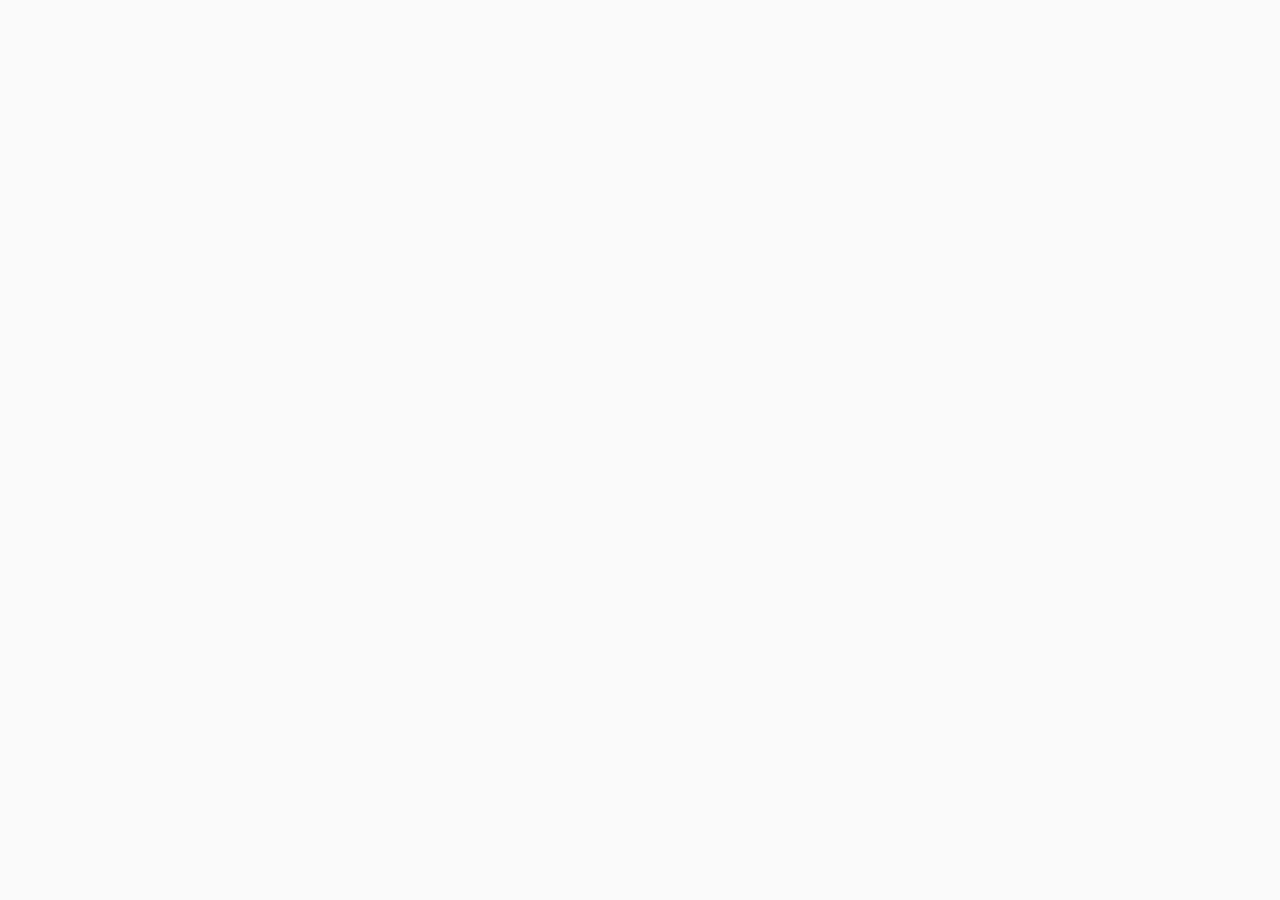
==== index.html @ 3830da25 "Initial Commit" ====
<!DOCTYPE html>
<html lang="en">
<head>
  <meta charset="UTF-8">
  <meta http-equiv="X-UA-Compatible" content="IE=edge">
  <meta name="viewport" content="width=device-width, initial-scale=1.0">
  <title>Countries</title>

  <!-- Stylesheets -->
  <link rel="stylesheet" href="css/normalize.css">
  <link rel="stylesheet" href="css/styles.css">
</head>
<body>


  <!-- JS -->
  <script src="js/main.js"></script>
</body>
</html>
---- css/styles.css ----
/* CUSTOM PROPS */
:root {
  --body-bg: #fafafa;
  --element-bg: #fff;
  --text-color: #111517;
}


/* FONTS */
@font-face {
  font-family: "Nunito Sans";
  src: url("../fonts/NunitoSans-SemiBold.woff2") format("woff2"),
    url("../fonts/NunitoSans-SemiBold.woff") format("woff");
  font-weight: 600;
  font-style: normal;
  font-display: swap;
}

@font-face {
  font-family: "Nunito Sans";
  src: url("../fonts/NunitoSans-Regular.woff2") format("woff2"),
    url("../fonts/NunitoSans-Regular.woff") format("woff");
  font-weight: normal;
  font-style: normal;
  font-display: swap;
}

@font-face {
  font-family: "Nunito Sans";
  src: url("../fonts/NunitoSans-Light.woff2") format("woff2"),
    url("../fonts/NunitoSans-Light.woff") format("woff");
  font-weight: 300;
  font-style: normal;
  font-display: swap;
}

@font-face {
  font-family: "Nunito Sans";
  src: url("../fonts/NunitoSans-ExtraBold.woff2") format("woff2"),
    url("../fonts/NunitoSans-ExtraBold.woff") format("woff");
  font-weight: bold;
  font-style: normal;
  font-display: swap;
}


/* GLOBAL */
html {
  box-sizing: border-box;
  height: 100%;
  scroll-behavior: smooth;
}

*,
*::before,
*::after {
  box-sizing: inherit;
}

body {
  display: flex;
  flex-direction: column;
  height: 100%;
  padding: 0;
  margin: 0;
  font-family: "Nunito Sans", "Arial", sans-serif;
  font-size: 14px;
  line-height: 16px;
  background-color: var(--body-bg);
  color: var(--text-color);
}

img {
  max-width: 100%;
  height: auto;
}

a {
  text-decoration: none;
}


/* DARK MODE */
.dark-mode {
  --body-bg: #202c36;
  --element-bg: #2b3844;
  --text-color: #fff;
}


/* CONTAINER */
.container {
  width: 100%;
  max-width: 1320px;
  padding-left: 20px;
  padding-right: 20px;
  margin-left: auto;
  margin-right: auto;
}


/* MAIN-CONTENT */
.main-content {
  flex-grow: 1;
}
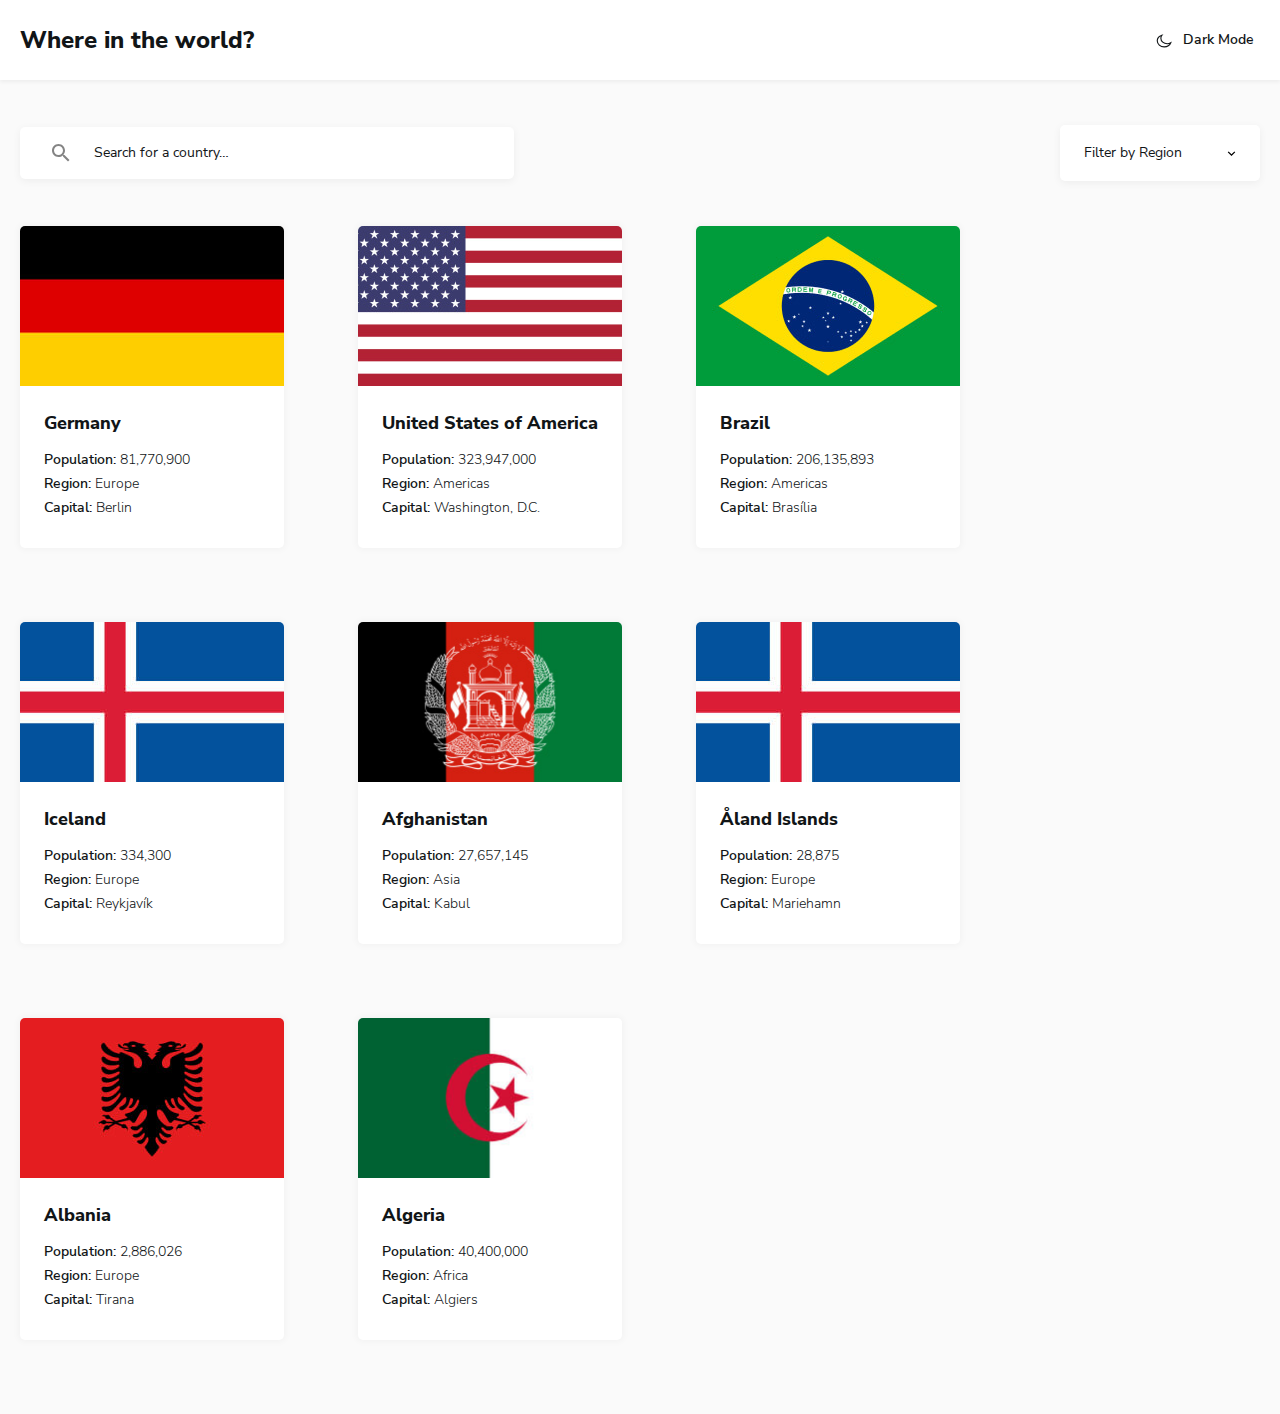
==== commit 5531a1cf: "Add header and countries section" ====
--- a/index.html
+++ b/index.html
@@ -12,8 +12,112 @@
 </head>
 <body>
 
+  <!-- SITE-HEADER -->
+  <header class="site-header">
+    <div class="site-header-container container">
+      <div class="header-text">
+        <h2 class="header-title">Where in the world?</h2>
+      </div>
+      <button class="dark-button light-button" type="button">
+        <img class="header-dark-mode-image" src="img/icon-moon.svg" alt="Moon image" width="18" height="17">
+        <span class="header-dark-mode-text">Dark Mode</span>
+      </button>
+    </div>
+  </header>
+
+  <main class="main-content">
+    <div class="container">
+      <section class="countries">
+        <div class="countries-header">
+          <form action="https://echo.htmlacademy.ru/" method="POST" class="form-group">
+            <div class="search">
+              <input class="search-input" type="search" placeholder="Search for a country…" aria-label="search">
+            </div>
+            <button type="button" class="select">
+              <span class="select-name">Filter by Region</span>
+              <img class="select-image" src="img/icon-to-bottom.svg" alt="Bottom icon" width="9" height="5">
+            </button>
+          </form>
+        </div>
+        <div class="countries-content">
+          <div class="countries-box">
+            <img class="countries-flag-image" src="img/flag-germany.jpg" alt="Germany" width="266" height="160" srcset="img/flag-germany.jpg 1x, img/flag-germany@2x.jpg 2x">
+            <div class="countries-box-texts">
+              <h3 class="countries-box-title">Germany</h3>
+              <p class="countries-box-info">Population: <span class="value">81,770,900</span></p>
+              <p class="countries-box-info">Region: <span class="value">Europe</span></p>
+              <p class="countries-box-info">Capital: <span class="value">Berlin</span></p>
+            </div>
+          </div>
+          <div class="countries-box">
+            <img class="countries-flag-image" src="img/flag-usa.jpg" alt="USA" width="266" height="160" srcset="img/flag-usa.jpg 1x, img/flag-usa@2x.jpg 2x">
+            <div class="countries-box-texts">
+              <h3 class="countries-box-title">United States of America</h3>
+              <p class="countries-box-info">Population: <span class="value">323,947,000</span></p>
+              <p class="countries-box-info">Region: <span class="value">Americas</span></p>
+              <p class="countries-box-info">Capital: <span class="value">Washington, D.C.</span></p>
+            </div>
+          </div>
+          <div class="countries-box">
+            <img class="countries-flag-image" src="img/flag-brazil.jpg" alt="Brazil" width="266" height="160" srcset="img/flag-brazil.jpg 1x, img/flag-brazil@2x.jpg 2x">
+            <div class="countries-box-texts">
+              <h3 class="countries-box-title">Brazil</h3>
+              <p class="countries-box-info">Population: <span class="value">206,135,893</span></p>
+              <p class="countries-box-info">Region: <span class="value">Americas</span></p>
+              <p class="countries-box-info">Capital: <span class="value">Brasília</span></p>
+            </div>
+          </div>
+          <div class="countries-box">
+            <img class="countries-flag-image" src="img/flag-iceland.jpg" alt="Iceland" width="266" height="160" srcset="img/flag-iceland.jpg 1x, img/flag-iceland@2x.jpg 2x">
+            <div class="countries-box-texts">
+              <h3 class="countries-box-title">Iceland</h3>
+              <p class="countries-box-info">Population: <span class="value">334,300</span></p>
+              <p class="countries-box-info">Region: <span class="value">Europe</span></p>
+              <p class="countries-box-info">Capital: <span class="value">Reykjavík</span></p>
+            </div>
+          </div>
+          <div class="countries-box">
+            <img class="countries-flag-image" src="img/flag-ex-afghanistan.jpg" alt="Afghanistan" width="266" height="160" srcset="img/flag-ex-afghanistan.jpg 1x, img/flag-ex-afghanistan@2x.jpg 2x">
+            <div class="countries-box-texts">
+              <h3 class="countries-box-title">Afghanistan</h3>
+              <p class="countries-box-info">Population: <span class="value">27,657,145</span></p>
+              <p class="countries-box-info">Region: <span class="value">Asia</span></p>
+              <p class="countries-box-info">Capital: <span class="value">Kabul</span></p>
+            </div>
+          </div>
+          <div class="countries-box">
+            <img class="countries-flag-image" src="img/flag-iceland.jpg" alt="Åland Islands" width="266" height="160" srcset="img/flag-iceland.jpg 1x, img/flag-iceland@2x.jpg 2x">
+            <div class="countries-box-texts">
+              <h3 class="countries-box-title">Åland Islands</h3>
+              <p class="countries-box-info">Population: <span class="value">28,875</span></p>
+              <p class="countries-box-info">Region: <span class="value">Europe</span></p>
+              <p class="countries-box-info">Capital: <span class="value">Mariehamn</span></p>
+            </div>
+          </div>
+          <div class="countries-box">
+            <img class="countries-flag-image" src="img/flag-albania.jpg" alt="albania" width="266" height="160" srcset="img/flag-albania.jpg 1x, img/flag-albania@2x.jpg 2x">
+            <div class="countries-box-texts">
+              <h3 class="countries-box-title">Albania</h3>
+              <p class="countries-box-info">Population: <span class="value">2,886,026</span></p>
+              <p class="countries-box-info">Region: <span class="value">Europe</span></p>
+              <p class="countries-box-info">Capital: <span class="value">Tirana</span></p>
+            </div>
+          </div>
+          <div class="countries-box">
+            <img class="countries-flag-image" src="img/flag-algeria.jpg" alt="Algeria" width="266" height="160" srcset="img/flag-algeria.jpg 1x, img/flag-algeria@2x.jpg 2x">
+            <div class="countries-box-texts">
+              <h3 class="countries-box-title">Algeria</h3>
+              <p class="countries-box-info">Population: <span class="value">40,400,000</span></p>
+              <p class="countries-box-info">Region: <span class="value">Africa</span></p>
+              <p class="countries-box-info">Capital: <span class="value">Algiers</span></p>
+            </div>
+          </div>
+        </div>
+      </section>
+    </div>
+  </main>
 
   <!-- JS -->
   <script src="js/main.js"></script>
 </body>
-</html>
+</html>--- a/css/styles.css
+++ b/css/styles.css
@@ -102,4 +102,147 @@
 /* MAIN-CONTENT */
 .main-content {
   flex-grow: 1;
-}
+  padding: 45px 0;
+}
+
+/* SITE-HEADER */
+.site-header {
+  padding: 24px 0;
+  background-color: var(--element-bg);
+  box-shadow: 0px 2px 4px rgba(0, 0, 0, 0.0562443);
+}
+
+.site-header-container {
+  display: flex;
+  align-items: center;
+  justify-content: space-between;
+}
+
+.header-title {
+  font-weight: bold;
+  font-size: 24px;
+  line-height: 32px;
+  margin: 0;
+}
+
+.dark-button {
+  background-color: transparent;
+  border: 0;
+  display: flex;
+  align-items: center;
+  cursor: pointer;
+}
+
+.header-dark-mode-image {
+  margin-right: 10px;
+  width: 18px;
+  height: 17px;
+}
+
+.header-dark-mode-text {
+  line-height: 22px;
+  font-weight: 600;
+  color: var(--text-color);
+}
+
+/* COUNTRIES */
+.countries-header {
+  margin-bottom: 45px;
+}
+
+.form-group {
+  display: flex;
+  justify-content: space-between;
+  align-items: center;
+}
+
+.search-input {
+  background-image: url("../img/icon-search.svg");
+  background-repeat: no-repeat;
+  background-size: 18px;
+  background-color: var(--element-bg);
+  box-shadow: 0px 2px 9px rgba(0, 0, 0, 0.0532439);
+  border-radius: 5px;
+  background-position: 32px center;
+  padding: 18px 240px 18px 74px;
+  outline: none;
+  border: none;
+  width: 100%;
+  color: var(--text-color);
+}
+
+.search-input::placeholder {
+  color: var(--text-color);
+}
+
+.select {
+  display: flex;
+  align-items: center;
+  justify-content: space-between;
+  width: 200px;
+  background-color: var(--element-bg);
+  padding: 18px 24px;
+  border: 0;
+  cursor: pointer;
+  border-radius: 5px;
+  box-shadow: 0px 2px 9px rgba(0, 0, 0, 0.0532439);
+}
+
+.select-name {
+  font-weight: 400;
+  line-height: 20px;
+  color: var(--text-color);
+}
+
+.select-image {
+  width: 9px;
+  height: 5px;
+}
+
+.countries-content {
+  display: flex;
+  flex-wrap: wrap;
+  margin-left: -74px;
+  margin-bottom: -74px;
+}
+
+.countries-box {
+  display: flex;
+  flex-direction: column;
+  background-color: var(--element-bg);
+  box-shadow: 0px 0px 7px 2px rgba(0, 0, 0, 0.0294384);
+  border-radius: 5px;
+  width: 264px;
+  margin-left: 74px;
+  margin-bottom: 74px;
+}
+
+.countries-flag-image {
+  width: 264px;
+  height: 160px;
+  object-fit: cover;
+  border-top-left-radius: 5px;
+  border-top-right-radius: 5px;
+}
+
+.countries-box-texts {
+  padding: 24px;
+}
+
+.countries-box-title {
+  margin-top: 0;
+  margin-bottom: 16px;
+  font-size: 18px;
+  line-height: 26px;
+  font-weight: bold;
+}
+
+.countries-box-info {
+  margin-top: 0;
+  margin-bottom: 8px;
+  font-weight: 600;
+}
+
+.value {
+  font-weight: 300;
+}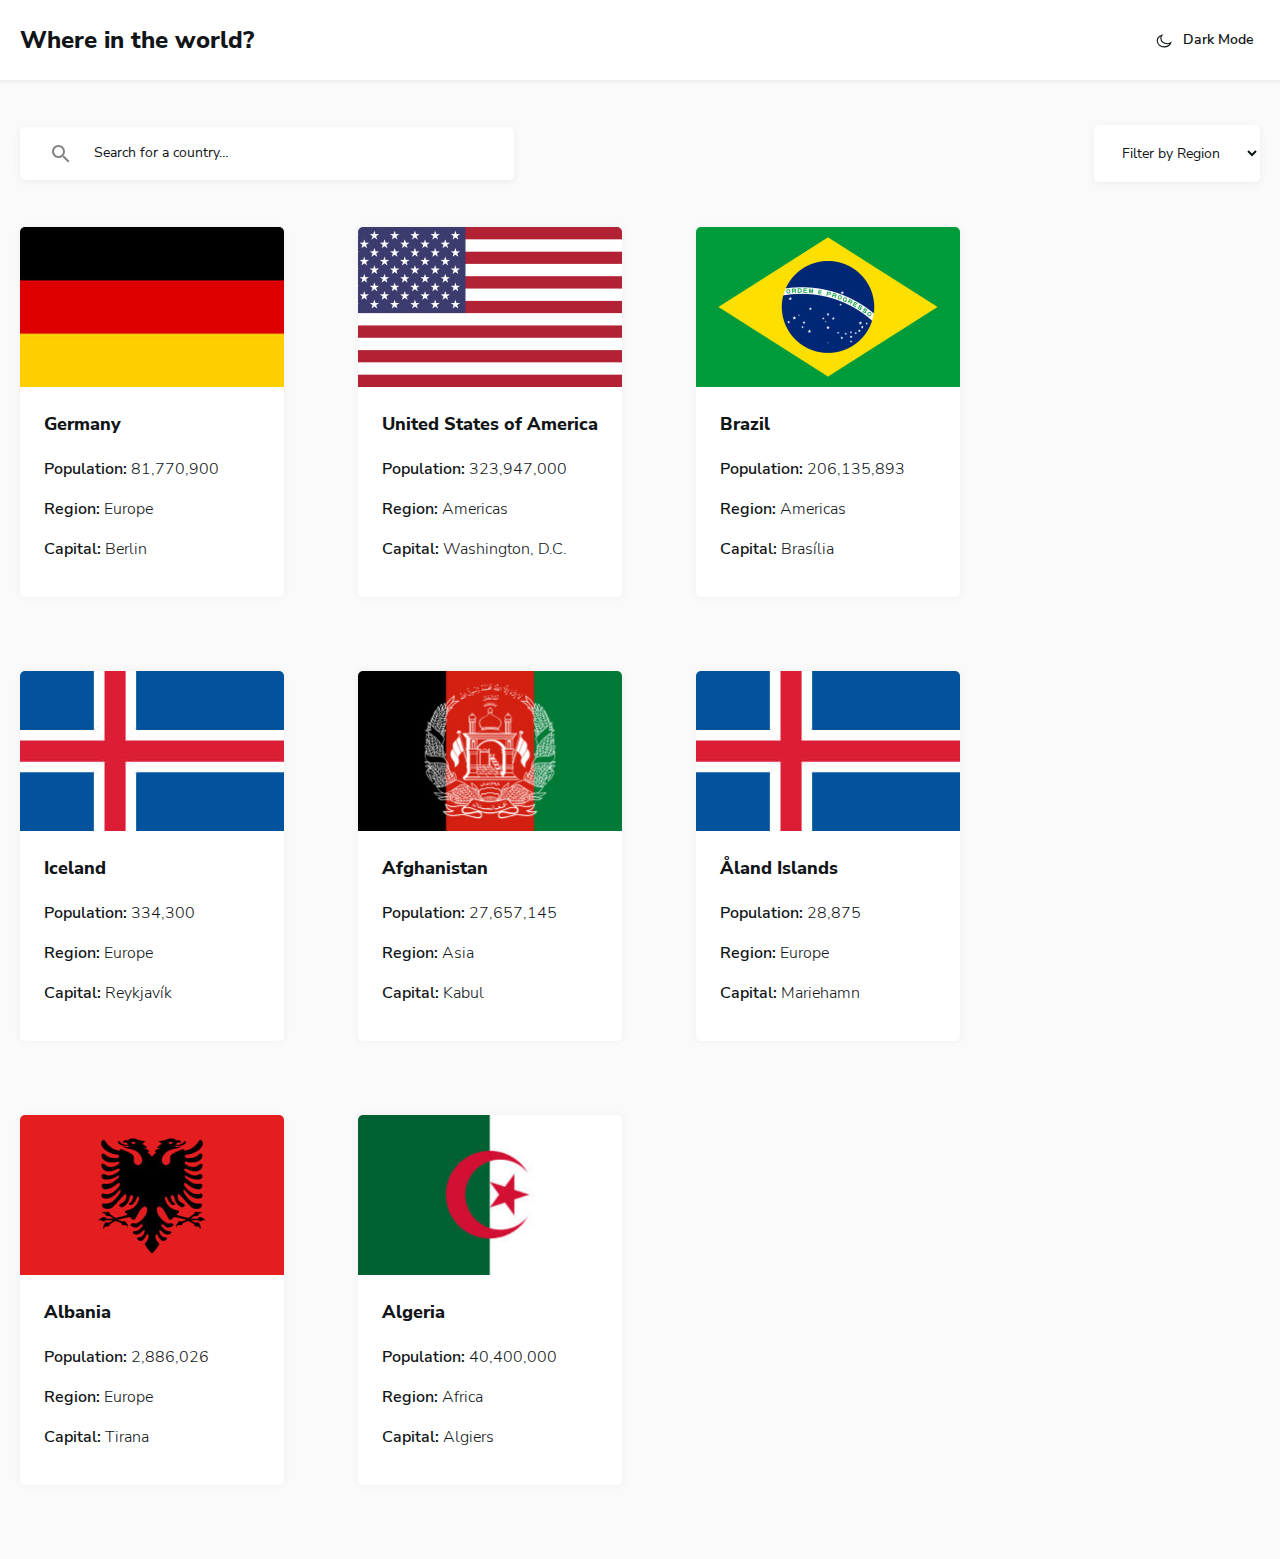
==== commit a6812118: "Add belgium section" ====
--- a/index.html
+++ b/index.html
@@ -33,10 +33,14 @@
             <div class="search">
               <input class="search-input" type="search" placeholder="Search for a country…" aria-label="search">
             </div>
-            <button type="button" class="select">
-              <span class="select-name">Filter by Region</span>
-              <img class="select-image" src="img/icon-to-bottom.svg" alt="Bottom icon" width="9" height="5">
-            </button>
+            <select class="select-button">
+              <option class="select-opt" selected>Filter by Region</option>
+              <option class="select-opt">Africa</option>
+              <option class="select-opt">America</option>
+              <option class="select-opt">Asia</option>
+              <option class="select-opt">Europe</option>
+              <option class="select-opt">Oceania</option>
+            </select>
           </form>
         </div>
         <div class="countries-content">
--- a/css/styles.css
+++ b/css/styles.css
@@ -68,6 +68,7 @@
   line-height: 16px;
   background-color: var(--body-bg);
   color: var(--text-color);
+  transition: all 0.3s ease;
 }
 
 img {
@@ -169,34 +170,27 @@
   border: none;
   width: 100%;
   color: var(--text-color);
+  border: 0;
 }
 
 .search-input::placeholder {
   color: var(--text-color);
 }
 
-.select {
-  display: flex;
-  align-items: center;
-  justify-content: space-between;
-  width: 200px;
-  background-color: var(--element-bg);
+.select-button {
   padding: 18px 24px;
   border: 0;
-  cursor: pointer;
+  box-shadow: 0px 2px 9px rgba(0, 0, 0, 0.0532439);
   border-radius: 5px;
-  box-shadow: 0px 2px 9px rgba(0, 0, 0, 0.0532439);
-}
-
-.select-name {
+  background-color: var(--element-bg);
+  outline: none;
+  color: var(--text-color);
+}
+
+.select-opt {
+  padding: 18px 24px;
   font-weight: 400;
   line-height: 20px;
-  color: var(--text-color);
-}
-
-.select-image {
-  width: 9px;
-  height: 5px;
 }
 
 .countries-content {
@@ -215,14 +209,13 @@
   width: 264px;
   margin-left: 74px;
   margin-bottom: 74px;
+  overflow: hidden;
 }
 
 .countries-flag-image {
   width: 264px;
   height: 160px;
   object-fit: cover;
-  border-top-left-radius: 5px;
-  border-top-right-radius: 5px;
 }
 
 .countries-box-texts {
@@ -245,4 +238,105 @@
 
 .value {
   font-weight: 300;
+}
+
+/* BELGIUM */
+.belgium-main {
+  padding: 80px 0 343px;
+}
+
+.belguim-header {
+  background-color: var(--element-bg);
+  box-shadow: 0px 0px 7px rgba(0, 0, 0, 0.293139);
+  border-radius: 6px;
+  padding: 10px 32px;
+  margin-bottom: 80px;
+  display: inline-flex;
+  align-items: center;
+  color: var(--text-color);
+}
+
+.belguim-back {
+  width: 20px;
+  height: 20px;
+  margin-right: 10px;
+}
+
+.belgium-back-text {
+  line-height: 20px;
+  font-weight: 300;
+}
+
+.belguim-content {
+  display: flex;
+  align-items: center;
+}
+
+.belgium-content-image {
+  box-shadow: 0px 0px 14px 4px rgba(0, 0, 0, 0.0294384);
+  border-radius: 10px;
+  width: 560px;
+  margin-right: 120px;
+  overflow: hidden;
+}
+
+.belgium-content-flag {
+  display: block;
+  width: 560px;
+  height: 400px;
+}
+
+.belgium-content-title {
+  font-size: 32px;
+  line-height: 44px;
+  font-weight: bold;
+  color: var(--text-color);
+  margin-top: 0;
+  margin-bottom: 23px;
+}
+
+.belgium-content-info {
+  margin-bottom: 70px;
+}
+
+.belgium-content-list {
+  display: flex;
+  justify-content: space-between;
+  padding: 0;
+  list-style: none;
+}
+.belgium-box-item:not(:last-child) {
+  margin-right: 140px;
+}
+
+.countries-box-info {
+  line-height: 32px;
+  font-size: 16px;
+}
+
+.countries-box-info {
+  margin-right: 15px;
+}
+
+.border-countries {
+  display: flex;
+  align-items: center;
+}
+
+.border-countries .countries-box-info {
+  margin-bottom: 0;
+}
+
+.border-country-btn {
+  cursor: pointer;
+  padding: 5px 27px;
+  box-shadow: 0px 0px 4px 1px rgba(0, 0, 0, 0.104931);
+  border-radius: 2px;
+  background-color: var(--element-bg);
+  color: var(--text-color);
+  border: 0;
+}
+
+.border-country-btn:not(:last-child) {
+  margin-right: 10px;
 }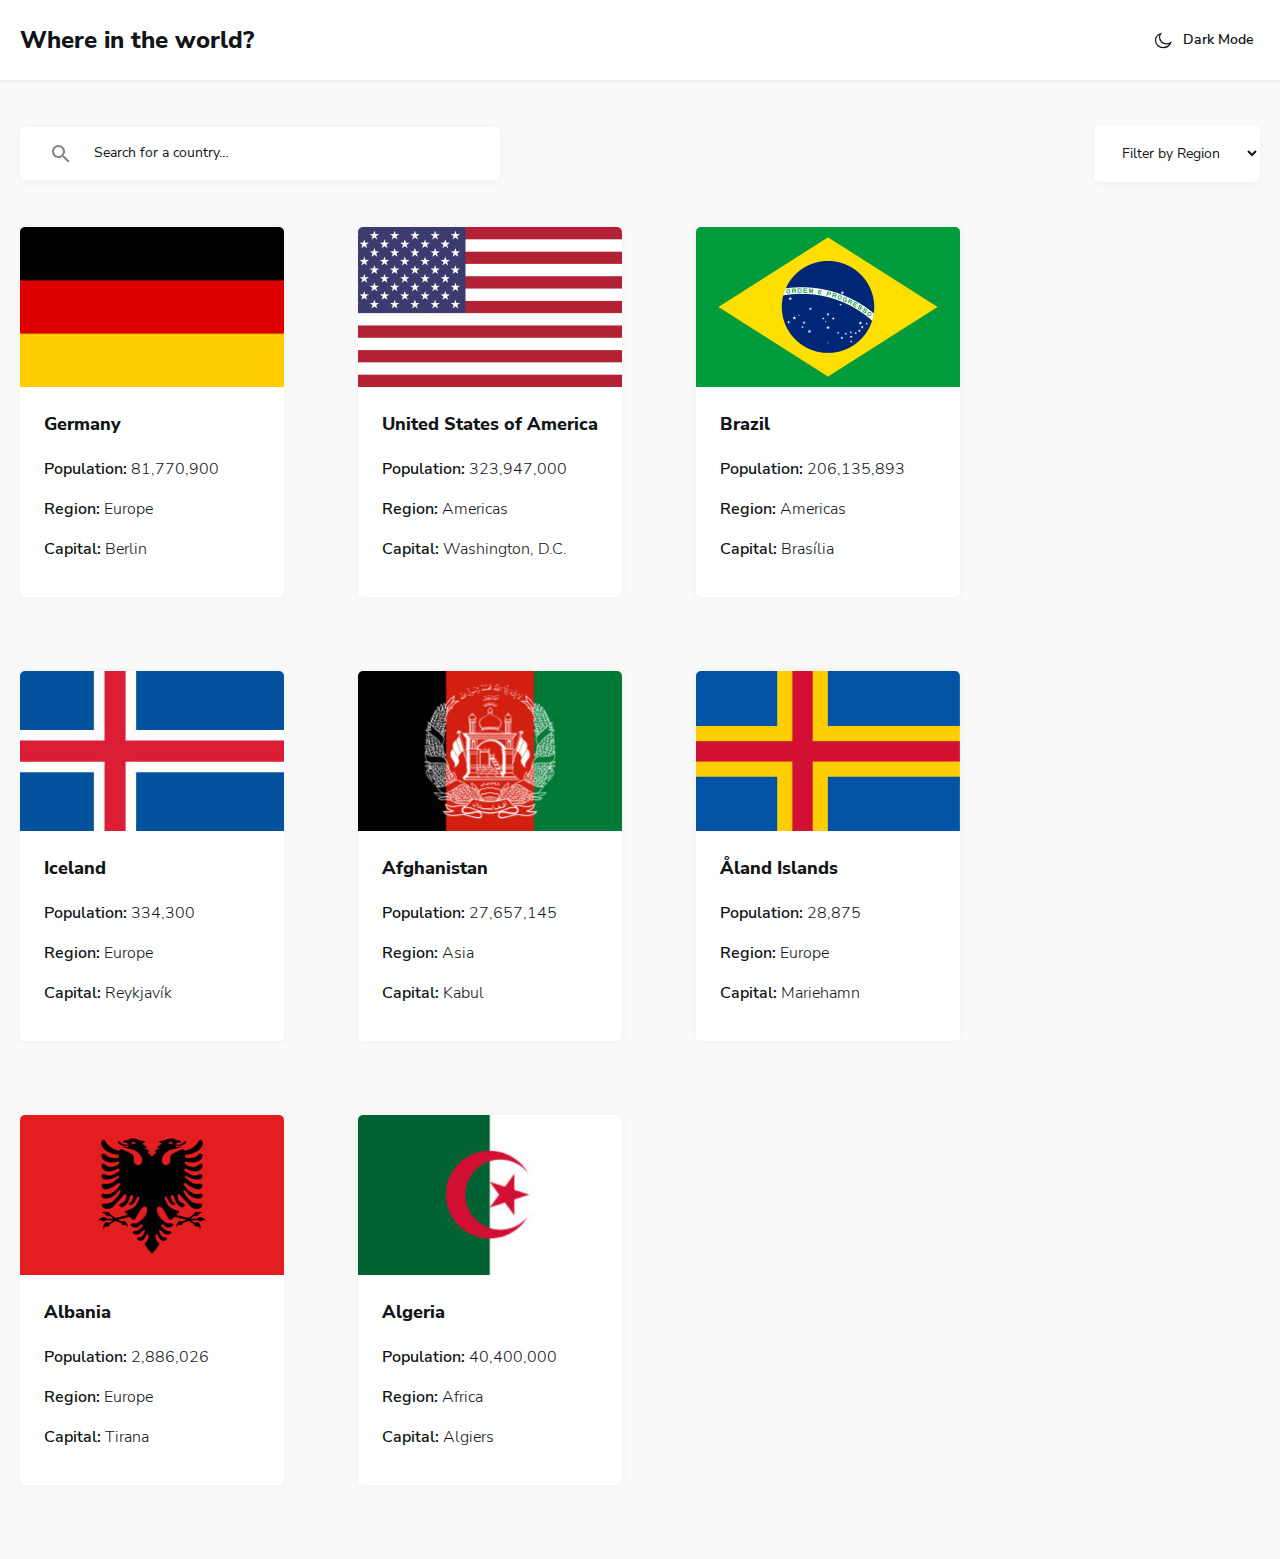
==== commit e114fe3f: "Add countries section" ====
--- a/index.html
+++ b/index.html
@@ -16,10 +16,10 @@
   <header class="site-header">
     <div class="site-header-container container">
       <div class="header-text">
-        <h2 class="header-title">Where in the world?</h2>
+        <a class="header-title" href="index.html">Where in the world?</a>
       </div>
-      <button class="dark-button light-button" type="button">
-        <img class="header-dark-mode-image" src="img/icon-moon.svg" alt="Moon image" width="18" height="17">
+      <button class="dark-button" type="button">
+        <img class="header-dark-mode-image" src="img/icon-moon.svg" alt="Moon image" width="20" height="20">
         <span class="header-dark-mode-text">Dark Mode</span>
       </button>
     </div>
@@ -30,11 +30,9 @@
       <section class="countries">
         <div class="countries-header">
           <form action="https://echo.htmlacademy.ru/" method="POST" class="form-group">
-            <div class="search">
-              <input class="search-input" type="search" placeholder="Search for a country…" aria-label="search">
-            </div>
+            <input class="search-input" type="search" placeholder="Search for a country…" aria-label="search">
             <select class="select-button">
-              <option class="select-opt" selected>Filter by Region</option>
+              <option class="select-opt" selected disabled>Filter by Region</option>
               <option class="select-opt">Africa</option>
               <option class="select-opt">America</option>
               <option class="select-opt">Asia</option>
@@ -47,7 +45,9 @@
           <div class="countries-box">
             <img class="countries-flag-image" src="img/flag-germany.jpg" alt="Germany" width="266" height="160" srcset="img/flag-germany.jpg 1x, img/flag-germany@2x.jpg 2x">
             <div class="countries-box-texts">
-              <h3 class="countries-box-title">Germany</h3>
+              <h3 class="countries-box-title">
+                <a class="countries-box-title-link" href="germany.html">Germany</a>
+              </h3>
               <p class="countries-box-info">Population: <span class="value">81,770,900</span></p>
               <p class="countries-box-info">Region: <span class="value">Europe</span></p>
               <p class="countries-box-info">Capital: <span class="value">Berlin</span></p>
@@ -56,7 +56,9 @@
           <div class="countries-box">
             <img class="countries-flag-image" src="img/flag-usa.jpg" alt="USA" width="266" height="160" srcset="img/flag-usa.jpg 1x, img/flag-usa@2x.jpg 2x">
             <div class="countries-box-texts">
-              <h3 class="countries-box-title">United States of America</h3>
+              <h3 class="countries-box-title">
+                <a class="countries-box-title-link" href="usa.html">United States of America</a>
+              </h3>
               <p class="countries-box-info">Population: <span class="value">323,947,000</span></p>
               <p class="countries-box-info">Region: <span class="value">Americas</span></p>
               <p class="countries-box-info">Capital: <span class="value">Washington, D.C.</span></p>
@@ -65,7 +67,9 @@
           <div class="countries-box">
             <img class="countries-flag-image" src="img/flag-brazil.jpg" alt="Brazil" width="266" height="160" srcset="img/flag-brazil.jpg 1x, img/flag-brazil@2x.jpg 2x">
             <div class="countries-box-texts">
-              <h3 class="countries-box-title">Brazil</h3>
+              <h3 class="countries-box-title">
+                <a class="countries-box-title-link" href="brazil.html">Brazil</a>
+              </h3>
               <p class="countries-box-info">Population: <span class="value">206,135,893</span></p>
               <p class="countries-box-info">Region: <span class="value">Americas</span></p>
               <p class="countries-box-info">Capital: <span class="value">Brasília</span></p>
@@ -74,7 +78,9 @@
           <div class="countries-box">
             <img class="countries-flag-image" src="img/flag-iceland.jpg" alt="Iceland" width="266" height="160" srcset="img/flag-iceland.jpg 1x, img/flag-iceland@2x.jpg 2x">
             <div class="countries-box-texts">
-              <h3 class="countries-box-title">Iceland</h3>
+              <h3 class="countries-box-title">
+                <a class="countries-box-title-link" href="iceland.html">Iceland</a>
+              </h3>
               <p class="countries-box-info">Population: <span class="value">334,300</span></p>
               <p class="countries-box-info">Region: <span class="value">Europe</span></p>
               <p class="countries-box-info">Capital: <span class="value">Reykjavík</span></p>
@@ -83,16 +89,20 @@
           <div class="countries-box">
             <img class="countries-flag-image" src="img/flag-ex-afghanistan.jpg" alt="Afghanistan" width="266" height="160" srcset="img/flag-ex-afghanistan.jpg 1x, img/flag-ex-afghanistan@2x.jpg 2x">
             <div class="countries-box-texts">
-              <h3 class="countries-box-title">Afghanistan</h3>
+              <h3 class="countries-box-title">
+                <a class="countries-box-title-link" href="afghanistan.html">Afghanistan</a>
+              </h3>
               <p class="countries-box-info">Population: <span class="value">27,657,145</span></p>
               <p class="countries-box-info">Region: <span class="value">Asia</span></p>
               <p class="countries-box-info">Capital: <span class="value">Kabul</span></p>
             </div>
           </div>
           <div class="countries-box">
-            <img class="countries-flag-image" src="img/flag-iceland.jpg" alt="Åland Islands" width="266" height="160" srcset="img/flag-iceland.jpg 1x, img/flag-iceland@2x.jpg 2x">
+            <img class="countries-flag-image" src="img/flag-aland.jpg" alt="Åland Islands" width="266" height="160" srcset="img/flag-aland.jpg 1x, img/flag-aland@2x.jpg 2x">
             <div class="countries-box-texts">
-              <h3 class="countries-box-title">Åland Islands</h3>
+              <h3 class="countries-box-title">
+                <a class="countries-box-title-link" href="aland.html">Åland Islands</a>
+              </h3>
               <p class="countries-box-info">Population: <span class="value">28,875</span></p>
               <p class="countries-box-info">Region: <span class="value">Europe</span></p>
               <p class="countries-box-info">Capital: <span class="value">Mariehamn</span></p>
@@ -101,7 +111,9 @@
           <div class="countries-box">
             <img class="countries-flag-image" src="img/flag-albania.jpg" alt="albania" width="266" height="160" srcset="img/flag-albania.jpg 1x, img/flag-albania@2x.jpg 2x">
             <div class="countries-box-texts">
-              <h3 class="countries-box-title">Albania</h3>
+              <h3 class="countries-box-title">
+                <a class="countries-box-title-link" href="albania.html">Albania</a>
+              </h3>
               <p class="countries-box-info">Population: <span class="value">2,886,026</span></p>
               <p class="countries-box-info">Region: <span class="value">Europe</span></p>
               <p class="countries-box-info">Capital: <span class="value">Tirana</span></p>
@@ -110,7 +122,9 @@
           <div class="countries-box">
             <img class="countries-flag-image" src="img/flag-algeria.jpg" alt="Algeria" width="266" height="160" srcset="img/flag-algeria.jpg 1x, img/flag-algeria@2x.jpg 2x">
             <div class="countries-box-texts">
-              <h3 class="countries-box-title">Algeria</h3>
+              <h3 class="countries-box-title">
+                <a class="countries-box-title-link" href="algeria.html">Algeria</a>
+              </h3>
               <p class="countries-box-info">Population: <span class="value">40,400,000</span></p>
               <p class="countries-box-info">Region: <span class="value">Africa</span></p>
               <p class="countries-box-info">Capital: <span class="value">Algiers</span></p>
--- a/css/styles.css
+++ b/css/styles.css
@@ -110,7 +110,8 @@
 .site-header {
   padding: 24px 0;
   background-color: var(--element-bg);
-  box-shadow: 0px 2px 4px rgba(0, 0, 0, 0.0562443);
+  box-shadow: 0px 2px 4px rgba(0, 0, 0, 0.06);
+  white-space: nowrap;
 }
 
 .site-header-container {
@@ -120,10 +121,19 @@
 }
 
 .header-title {
-  font-weight: bold;
+  font-weight: 800;
   font-size: 24px;
-  line-height: 32px;
+  line-height: normal;
   margin: 0;
+  color: var(--text-color);
+}
+
+.header-title:hover {
+  opacity: 0.8;
+}
+
+.header-title:active {
+  opacity: 0.6;
 }
 
 .dark-button {
@@ -134,10 +144,18 @@
   cursor: pointer;
 }
 
+.dark-button:hover {
+  opacity: 0.8;
+}
+
+.dark-button:active {
+  opacity: 0.6;
+}
+
 .header-dark-mode-image {
   margin-right: 10px;
-  width: 18px;
-  height: 17px;
+  width: 20px;
+  height: 20px;
 }
 
 .header-dark-mode-text {
@@ -155,6 +173,10 @@
   display: flex;
   justify-content: space-between;
   align-items: center;
+}
+
+.countries-box-title-link {
+  color: var(--text-color);
 }
 
 .search-input {
@@ -162,15 +184,14 @@
   background-repeat: no-repeat;
   background-size: 18px;
   background-color: var(--element-bg);
-  box-shadow: 0px 2px 9px rgba(0, 0, 0, 0.0532439);
+  min-width: 480px;
+  outline: none;
+  background-position: 32px center;
+  padding: 18px 18px 18px 74px;
+  border: 0;
   border-radius: 5px;
-  background-position: 32px center;
-  padding: 18px 240px 18px 74px;
-  outline: none;
-  border: none;
-  width: 100%;
-  color: var(--text-color);
-  border: 0;
+  color: var(--text-color);
+  box-shadow: 0px 2px 9px rgb(0 0 0 / 6%);
 }
 
 .search-input::placeholder {
@@ -204,7 +225,7 @@
   display: flex;
   flex-direction: column;
   background-color: var(--element-bg);
-  box-shadow: 0px 0px 7px 2px rgba(0, 0, 0, 0.0294384);
+  box-shadow: 0px 0px 7px 2px rgba(0, 0, 0, 0.03);
   border-radius: 5px;
   width: 264px;
   margin-left: 74px;
@@ -240,12 +261,12 @@
   font-weight: 300;
 }
 
-/* BELGIUM */
-.belgium-main {
+/* Flag */
+.flag-main {
   padding: 80px 0 343px;
 }
 
-.belguim-header {
+.flag-header {
   background-color: var(--element-bg);
   box-shadow: 0px 0px 7px rgba(0, 0, 0, 0.293139);
   border-radius: 6px;
@@ -256,23 +277,23 @@
   color: var(--text-color);
 }
 
-.belguim-back {
+.flag-back {
   width: 20px;
   height: 20px;
   margin-right: 10px;
 }
 
-.belgium-back-text {
+.flag-back-text {
   line-height: 20px;
   font-weight: 300;
 }
 
-.belguim-content {
-  display: flex;
-  align-items: center;
-}
-
-.belgium-content-image {
+.flag-content {
+  display: flex;
+  align-items: center;
+}
+
+.flag-content-image {
   box-shadow: 0px 0px 14px 4px rgba(0, 0, 0, 0.0294384);
   border-radius: 10px;
   width: 560px;
@@ -280,13 +301,14 @@
   overflow: hidden;
 }
 
-.belgium-content-flag {
+.flag-content-flag {
   display: block;
   width: 560px;
   height: 400px;
-}
-
-.belgium-content-title {
+  object-fit: cover;
+}
+
+.flag-content-title {
   font-size: 32px;
   line-height: 44px;
   font-weight: bold;
@@ -295,17 +317,17 @@
   margin-bottom: 23px;
 }
 
-.belgium-content-info {
+.flag-content-info {
   margin-bottom: 70px;
 }
 
-.belgium-content-list {
+.flag-content-list {
   display: flex;
   justify-content: space-between;
   padding: 0;
   list-style: none;
 }
-.belgium-box-item:not(:last-child) {
+.flag-box-item:not(:last-child) {
   margin-right: 140px;
 }
 
